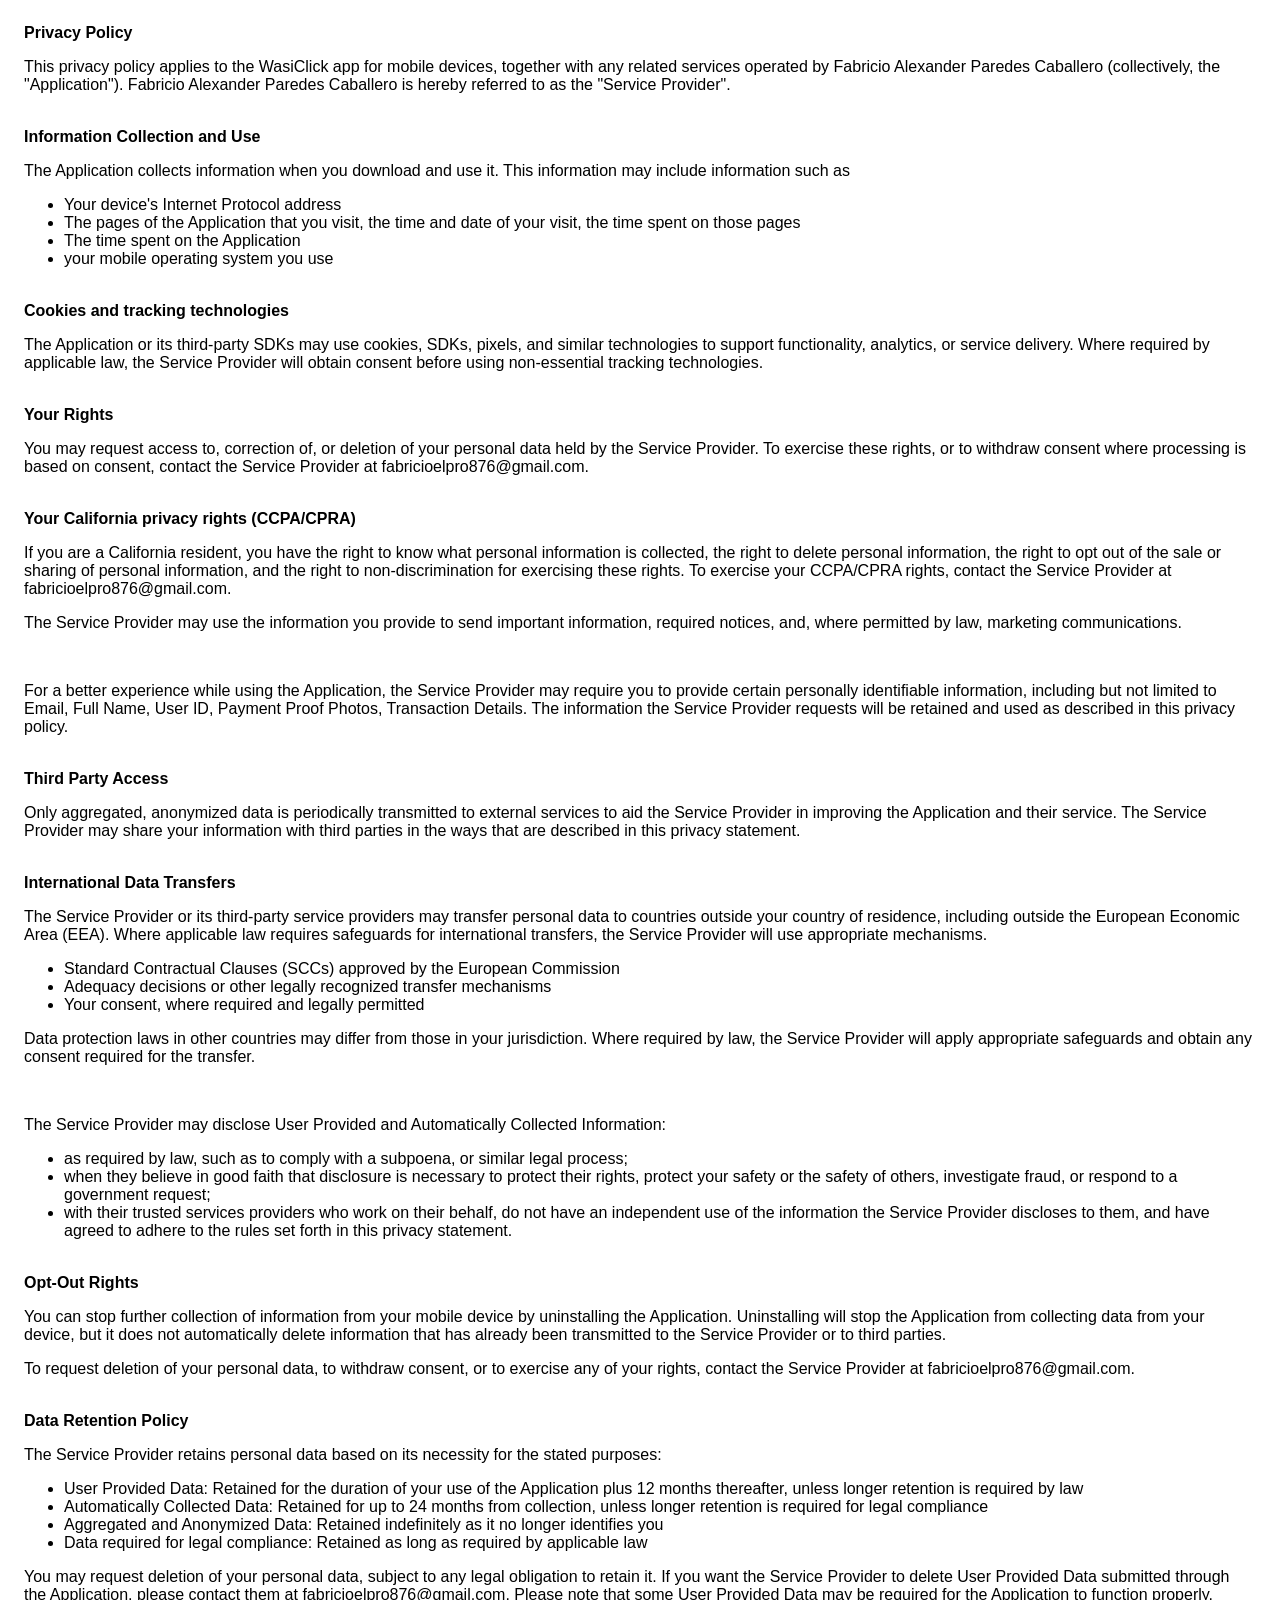
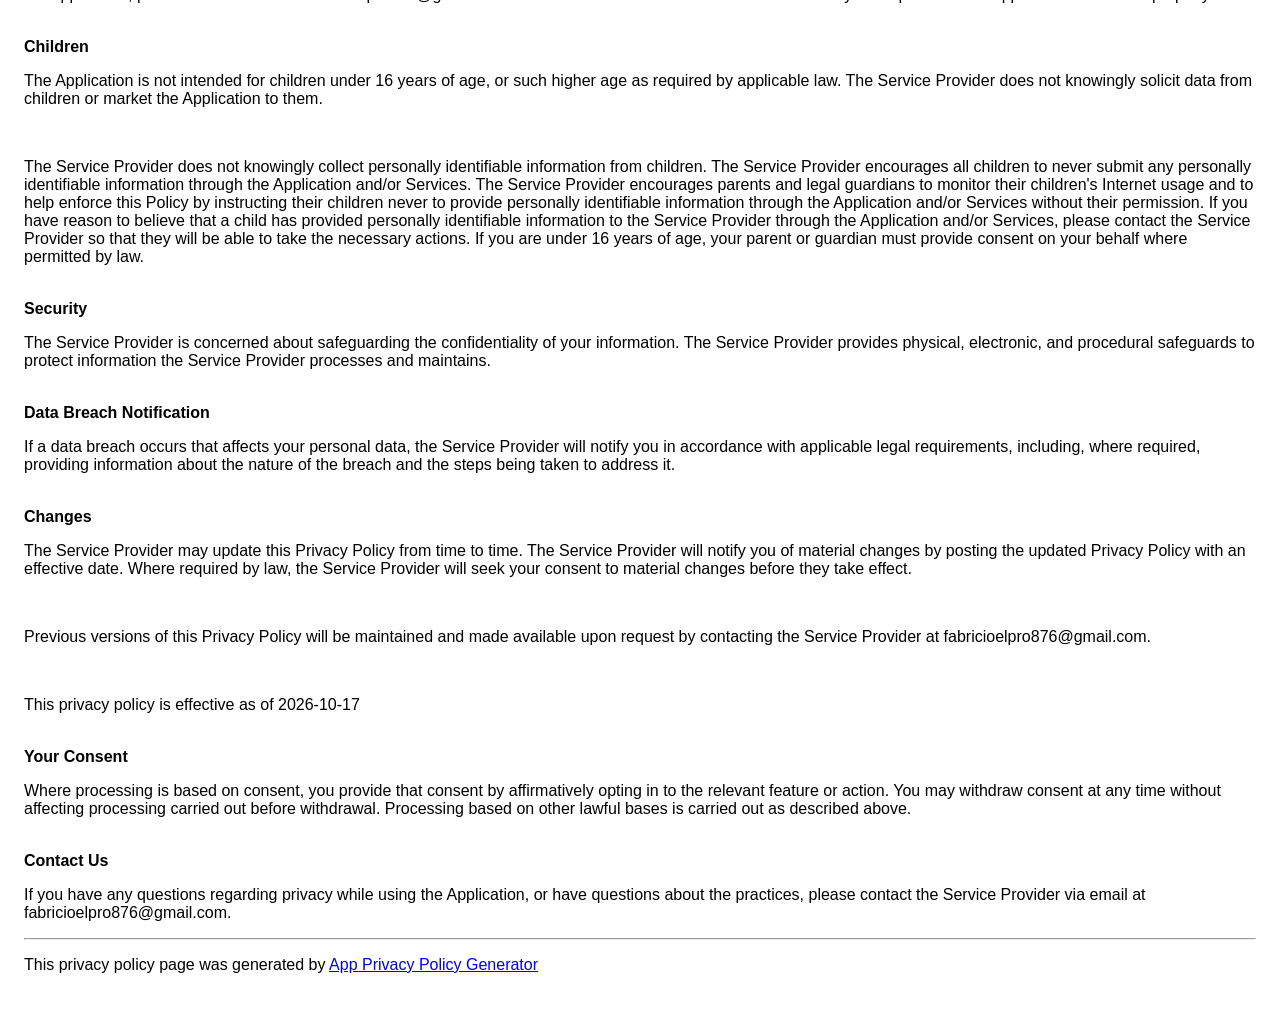
==== Privacy-and-Policy.html @ 0c86f387 "privacy and policies update" ====
<!DOCTYPE html>
<html>

<head>
    <meta charset='utf-8'>
    <meta name='viewport' content='width=device-width'>
    <title>Privacy Policy</title>
    <style>
        body {
            font-family: 'Helvetica Neue', Helvetica, Arial, sans-serif;
            padding: 1em;
        }
    </style>
</head>

<body>
    <strong>Privacy Policy</strong>
    <p>This privacy policy applies to the WasiClick app for mobile devices, together with
        any related services operated by Fabricio Alexander Paredes Caballero (collectively, the "Application").
        Fabricio
        Alexander Paredes Caballero is hereby referred to as the "Service Provider".</p><br><strong>Information
        Collection
        and Use</strong>
    <p>The Application collects information when you download and use it. This information may
        include information such as</p>
    <ul>
        <li>Your device's Internet Protocol address</li>
        <li>The pages of the
            Application that you visit, the time and date of your visit, the time spent on those pages</li>
        <li>
            The time spent on the Application</li>
        <li>your mobile operating system you use</li>
    </ul>
    <p></p><br><strong>Cookies and tracking technologies</strong>
    <p>The Application or its third-party SDKs may use cookies, SDKs, pixels, and similar technologies to support
        functionality, analytics, or service delivery. Where required by applicable law, the Service Provider will
        obtain consent before using non-essential tracking technologies.</p><!----><br><strong>Your Rights</strong>
    <p>You may request access to, correction of, or deletion of your personal data held by the Service Provider. To
        exercise these rights, or to withdraw consent where processing is based on consent, contact the Service Provider
        at fabricioelpro876@gmail.com.</p><br><strong>Your California privacy rights (CCPA/CPRA)</strong>
    <p>If you are a California resident, you have the right to know what personal information is collected, the right to
        delete personal information, the right to opt out of the sale or sharing of personal information, and the right
        to non-discrimination for exercising these rights. To exercise your CCPA/CPRA rights, contact the Service
        Provider at fabricioelpro876@gmail.com.</p><!---->
    <p>The Service Provider may use the information you provide to send important information, required notices, and,
        where permitted by law, marketing communications.</p><br>
    <p>For a better experience while using the Application, the Service Provider may require you to provide certain
        personally identifiable information, including but not limited to Email, Full Name, User ID, Payment Proof
        Photos, Transaction Details. The information the Service Provider requests will be retained and used as
        described in this privacy policy.</p><br><strong>Third Party Access</strong>
    <p>Only aggregated, anonymized data is periodically transmitted to external services to aid the Service Provider in
        improving the Application and their service. The Service Provider may share your information with third parties
        in the ways that are described in this privacy statement.</p><br><strong>International Data Transfers</strong>
    <p>The Service Provider or its third-party service providers may transfer personal data to countries outside your
        country of residence, including outside the European Economic Area (EEA). Where applicable law requires
        safeguards for international transfers, the Service Provider will use appropriate mechanisms.</p>
    <ul>
        <li>Standard Contractual Clauses (SCCs) approved by the European Commission</li>
        <li>Adequacy decisions or other legally recognized transfer mechanisms</li>
        <li>Your consent, where required and legally permitted</li>
    </ul>
    <p>Data protection laws in other countries may differ from those in your jurisdiction. Where required by law, the
        Service Provider will apply appropriate safeguards and obtain any consent required for the transfer.</p>
    <!----><br>
    <p>The Service Provider may disclose User Provided and Automatically Collected Information:</p>
    <ul>
        <li>as required by law, such as to comply with a subpoena, or similar legal process;</li>
        <li>when they believe in good faith that disclosure is necessary to protect their rights, protect your safety or
            the safety of others, investigate fraud, or respond to a government request;</li>
        <li>with their trusted services providers who work on their behalf, do not have an independent use of the
            information the Service Provider discloses to them, and have agreed to adhere to the rules set forth in this
            privacy statement.</li>
    </ul>
    <p></p><br><strong>Opt-Out Rights</strong>
    <div>
        <p>You can stop further collection of information from your mobile device by uninstalling the Application.
            Uninstalling will stop the Application from collecting data from your device, but it does not automatically
            delete information that has already been transmitted to the Service Provider or to third parties.</p>
    </div><!---->
    <p>To request deletion of your personal data, to withdraw consent, or to exercise any of your rights, contact the
        Service Provider at fabricioelpro876@gmail.com.</p><br><strong>Data Retention Policy</strong>
    <p>The Service Provider retains personal data based on its necessity for the stated purposes:</p>
    <ul>
        <li>User Provided Data: Retained for the duration of your use of the Application plus 12 months thereafter,
            unless longer retention is required by law</li>
        <li>Automatically Collected Data: Retained for up to 24 months from collection, unless longer retention is
            required for legal compliance</li>
        <li>Aggregated and Anonymized Data: Retained indefinitely as it no longer identifies you</li>
        <li>Data required for legal compliance: Retained as long as required by applicable law</li>
    </ul>
    <p>You may request deletion of your personal data, subject to any legal obligation to retain it. If you want the
        Service Provider to delete User Provided Data submitted through the Application, please contact them at
        fabricioelpro876@gmail.com. Please note that some User Provided Data may be required for the Application to
        function properly.</p><!----><br><strong>Children</strong>
    <p>The Application is not intended for children under 16 years of age, or such higher age as required by applicable
        law. The Service Provider does not knowingly solicit data from children or market the Application to them.</p>
    <div><br>
        <p>The Service Provider does not knowingly collect personally identifiable information from children. The
            Service Provider encourages all children to never submit any personally identifiable information through the
            Application and/or Services. The Service Provider encourages parents and legal guardians to monitor their
            children's Internet usage and to help enforce this Policy by instructing their children never to provide
            personally identifiable information through the Application and/or Services without their permission. If you
            have reason to believe that a child has provided personally identifiable information to the Service Provider
            through the Application and/or Services, please contact the Service Provider so that they will be able to
            take the necessary actions. If you are under 16 years of age, your parent or guardian must provide consent
            on your behalf where permitted by law.</p>
    </div><br><strong>Security</strong>
    <p>The Service Provider is concerned about safeguarding the confidentiality of your information. The Service
        Provider provides physical, electronic, and procedural safeguards to protect information the Service Provider
        processes and maintains.</p><br><strong>Data Breach Notification</strong>
    <p>If a data breach occurs that affects your personal data, the Service Provider will notify you in accordance with
        applicable legal requirements, including, where required, providing information about the nature of the breach
        and the steps being taken to address it.</p><br><strong>Changes</strong>
    <p>The Service Provider may update this Privacy Policy from time to time. The Service Provider will notify you of
        material changes by posting the updated Privacy Policy with an effective date. Where required by law, the
        Service Provider will seek your consent to material changes before they take effect.</p><br>
    <p>Previous versions of this Privacy Policy will be maintained and made available upon request by contacting the
        Service Provider at fabricioelpro876@gmail.com.</p><br>
    <p>This privacy policy is effective as of 2026-10-17</p><br><strong>Your Consent</strong>
    <p>Where processing is based on consent, you provide that consent by affirmatively opting in to the relevant feature
        or action. You may withdraw consent at any time without affecting processing carried out before withdrawal.
        Processing based on other lawful bases is carried out as described above.</p><br><strong>Contact Us</strong>
    <p>If you have any questions regarding privacy while using the Application, or have questions about the practices,
        please contact the Service Provider via email at fabricioelpro876@gmail.com.</p>
    <hr>
    <p><span>This privacy policy page was generated by </span><a
            href="https://app-privacy-policy-generator.nisrulz.com/" target="_blank" rel="noopener noreferrer">App
            Privacy Policy Generator </a></p>
</body>

</html>
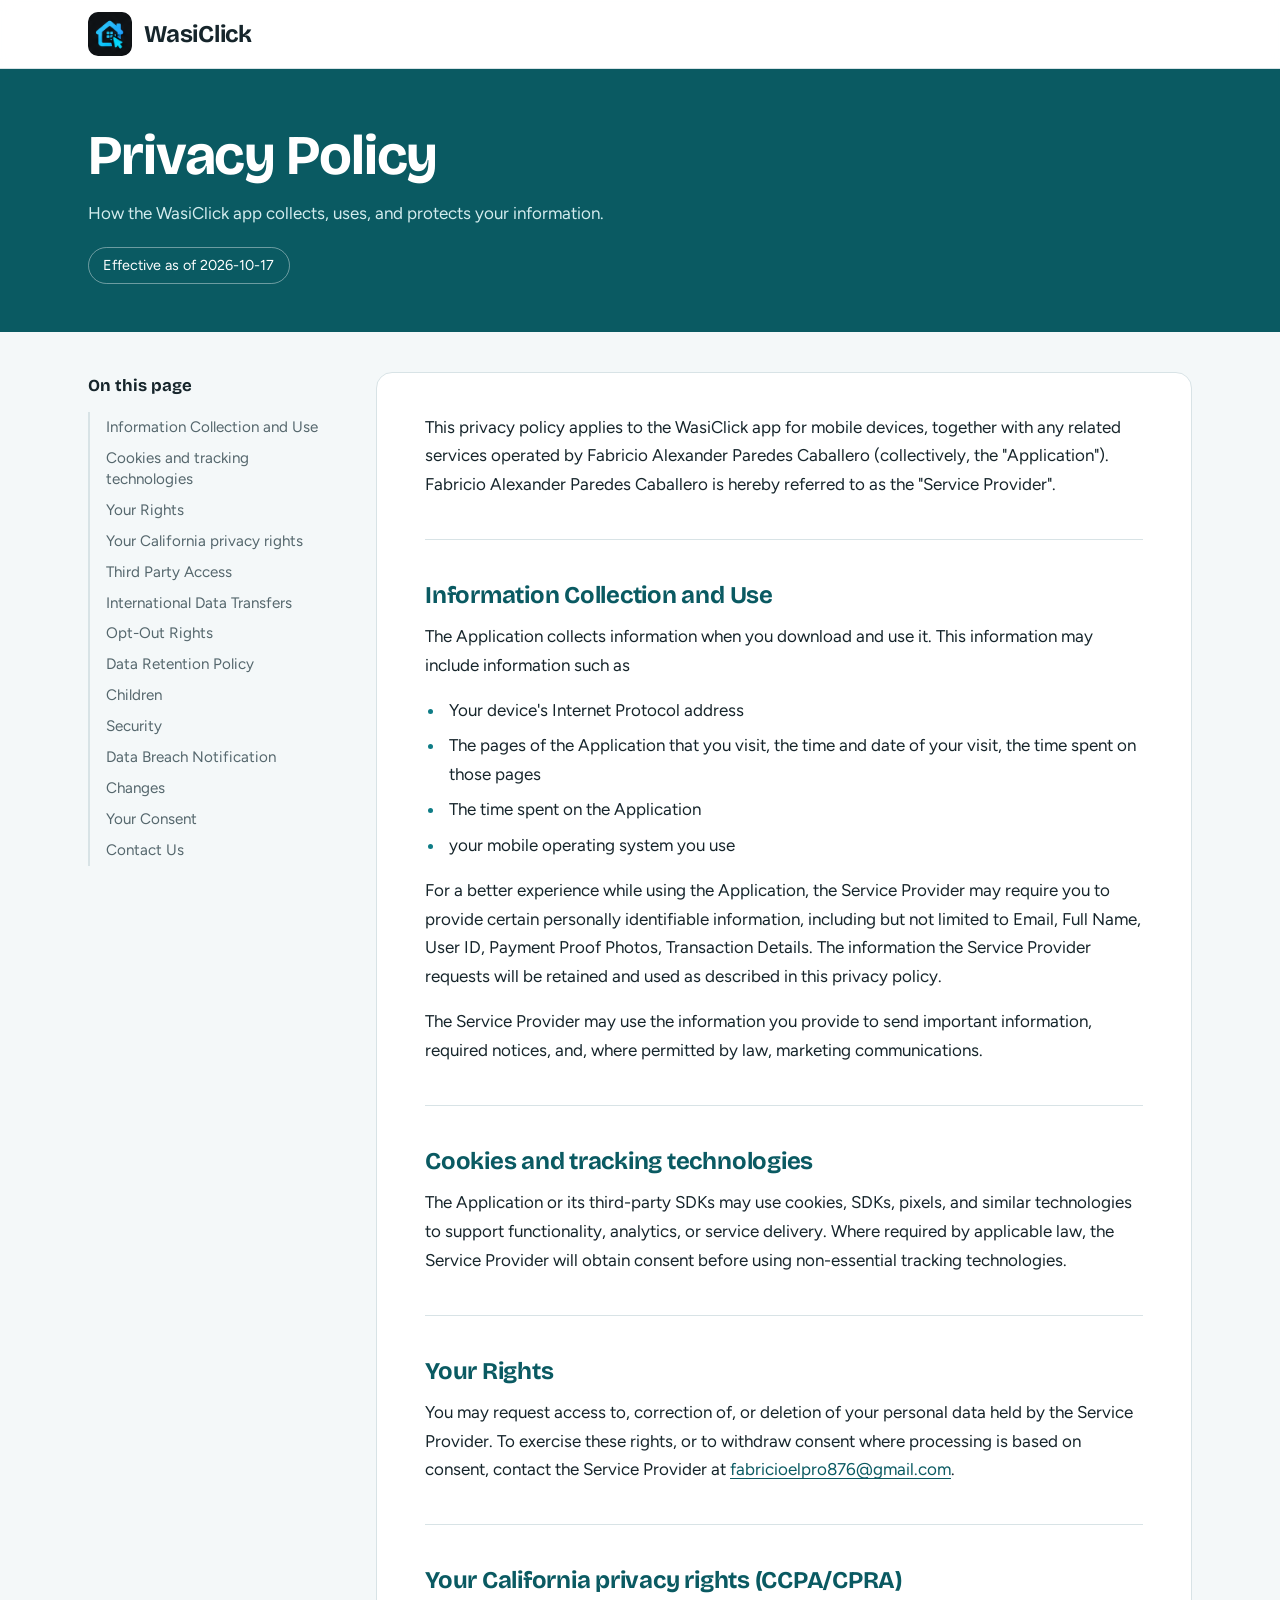
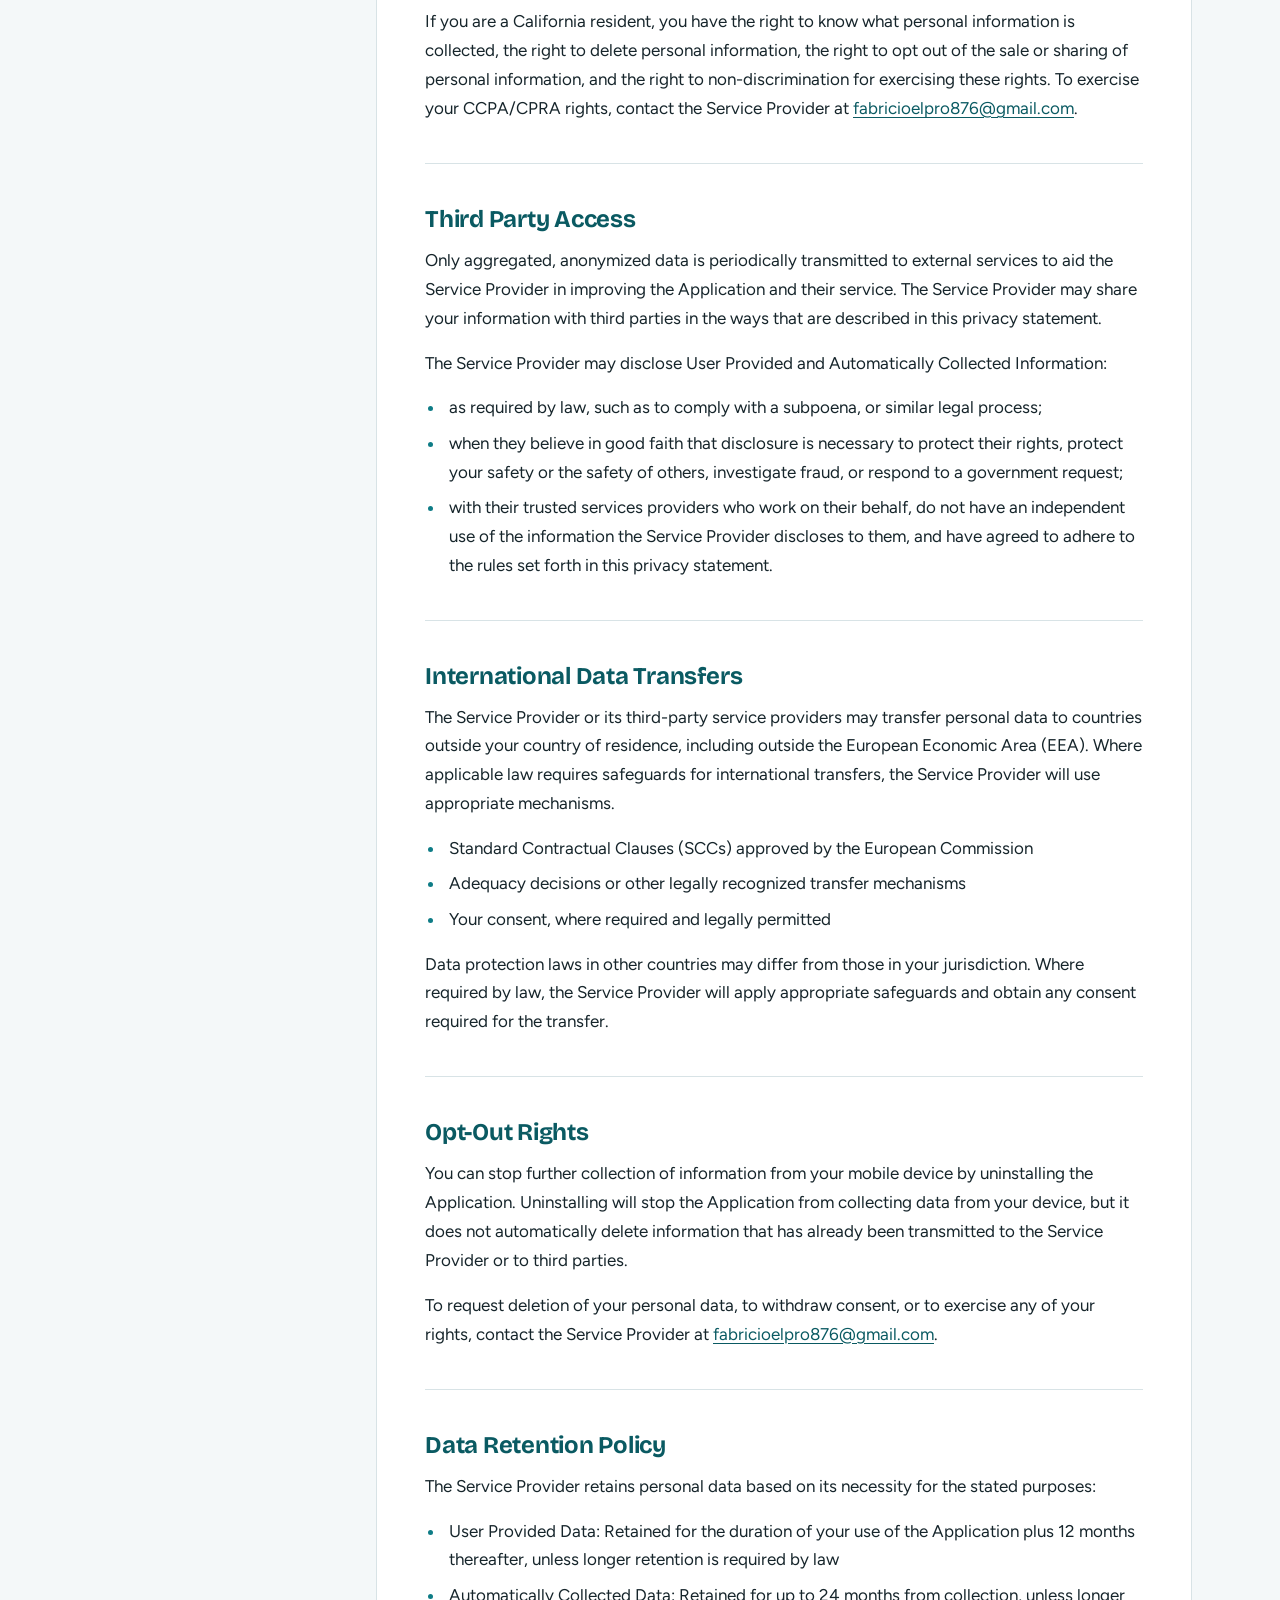
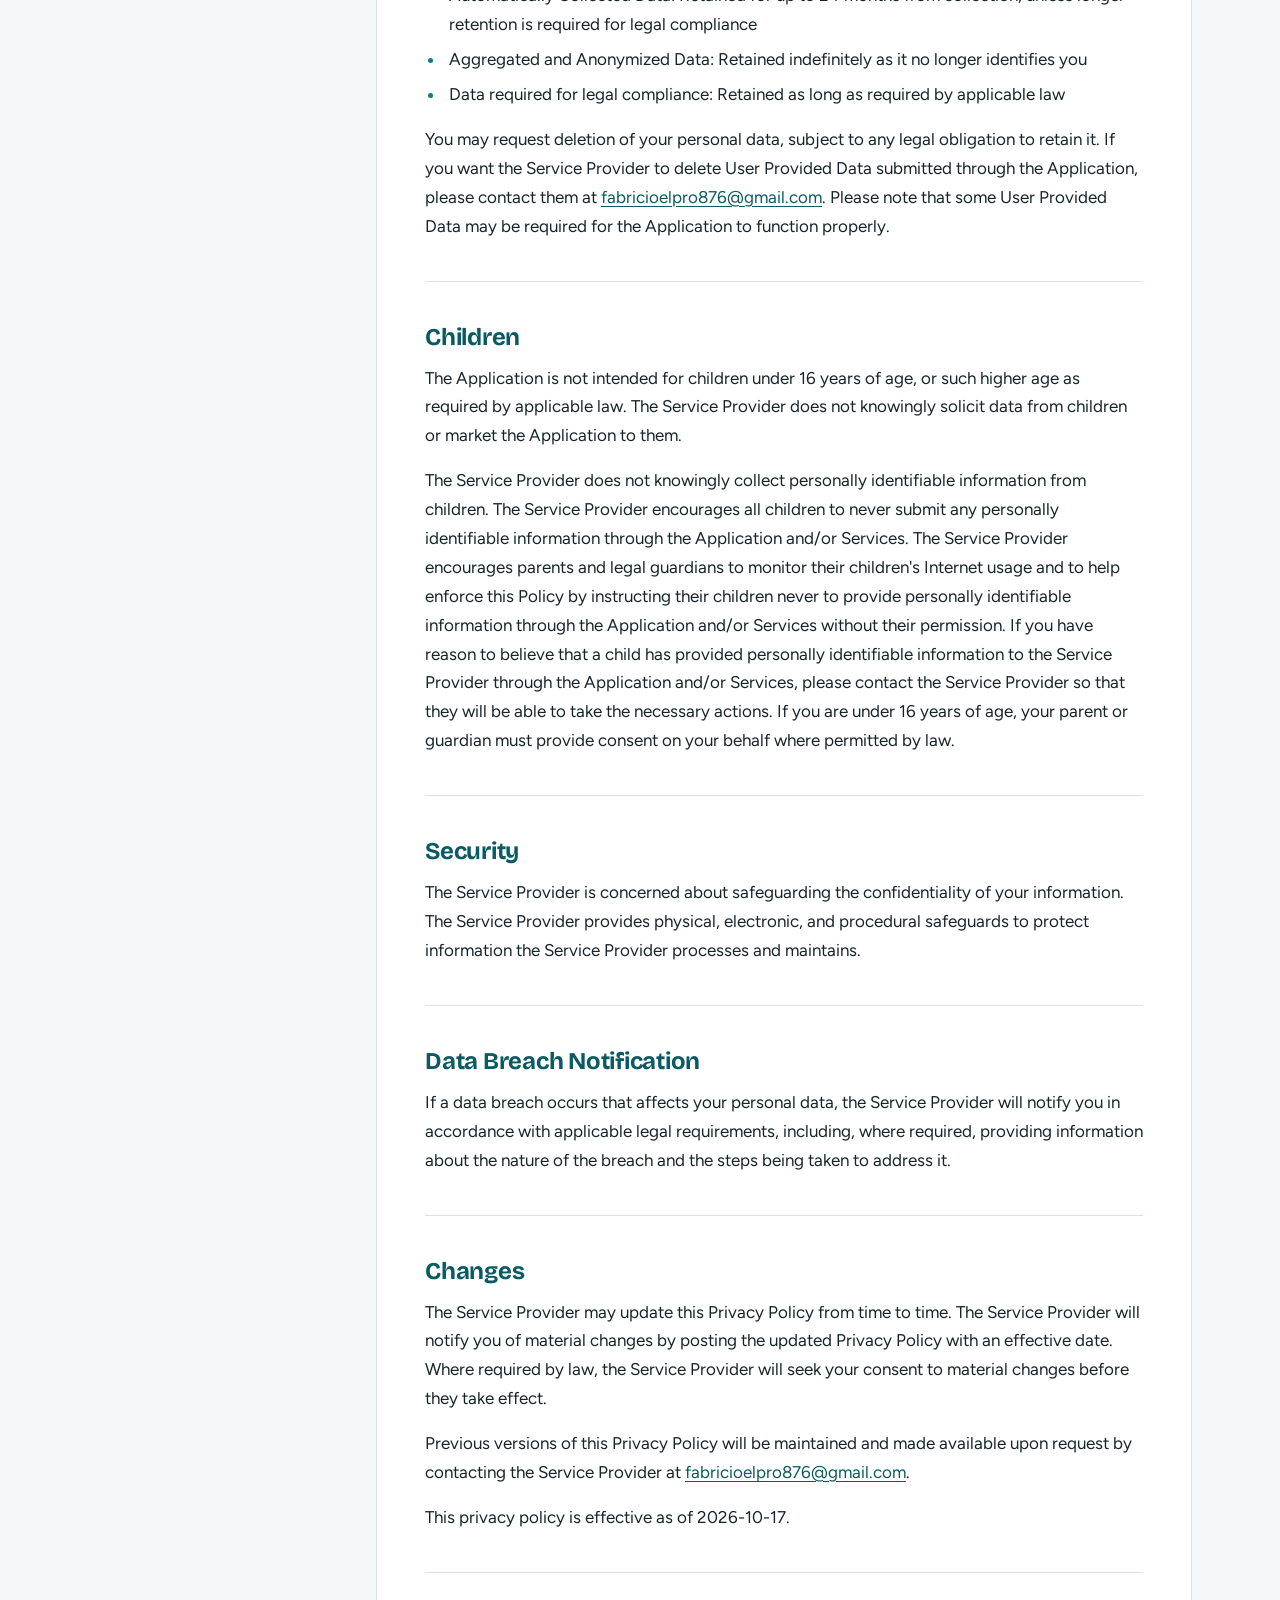
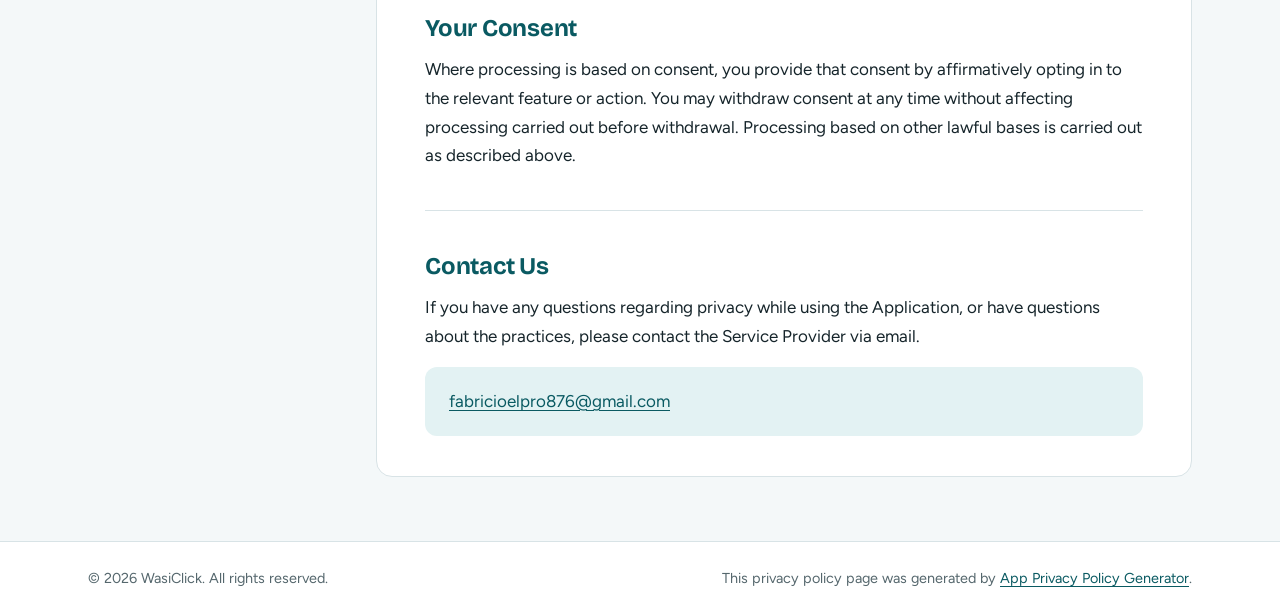
==== commit 1355fa99: "privacy and policy design update" ====
--- a/Privacy-and-Policy.html
+++ b/Privacy-and-Policy.html
@@ -1,131 +1,508 @@
 <!DOCTYPE html>
-<html>
+<html lang="en">
 
 <head>
-    <meta charset='utf-8'>
-    <meta name='viewport' content='width=device-width'>
-    <title>Privacy Policy</title>
+    <meta charset="utf-8">
+    <meta name="viewport" content="width=device-width, initial-scale=1">
+    <title>Privacy Policy | WasiClick</title>
+    <meta name="description" content="Privacy Policy for the WasiClick mobile app.">
+    <link rel="icon" href="galeria/logo.png">
+    <link rel="preconnect" href="https://fonts.googleapis.com">
+    <link rel="preconnect" href="https://fonts.gstatic.com" crossorigin>
+    <link href="https://fonts.googleapis.com/css2?family=Bricolage+Grotesque:wght@600;700&family=Figtree:wght@400;500;600&display=swap" rel="stylesheet">
     <style>
+        /* Para cambiar los colores de la página, edita solo estas variables
+           (por ejemplo, usa el color principal de tu logo en --accent). */
+        :root {
+            --accent: #0e7c86;
+            --accent-dark: #0a5a62;
+            --accent-soft: #e3f2f3;
+            --ink: #16252b;
+            --muted: #55676d;
+            --line: #d8e3e6;
+            --page: #f4f8f9;
+            --paper: #ffffff;
+            --font-body: 'Figtree', 'Helvetica Neue', Helvetica, Arial, sans-serif;
+            --font-display: 'Bricolage Grotesque', 'Figtree', 'Helvetica Neue', Arial, sans-serif;
+        }
+
+        *, *::before, *::after { box-sizing: border-box; }
+
+        html { scroll-behavior: smooth; scroll-padding-top: 5.5rem; }
+
         body {
-            font-family: 'Helvetica Neue', Helvetica, Arial, sans-serif;
-            padding: 1em;
+            margin: 0;
+            background: var(--page);
+            color: var(--ink);
+            font-family: var(--font-body);
+            font-size: 1.0625rem;
+            line-height: 1.7;
+            -webkit-font-smoothing: antialiased;
+        }
+
+        a { color: var(--accent-dark); text-underline-offset: 3px; }
+        a:hover { color: var(--accent); }
+        a:focus-visible, summary:focus-visible {
+            outline: 3px solid var(--accent);
+            outline-offset: 3px;
+            border-radius: 4px;
+        }
+
+        /* ---------- Cabecera ---------- */
+        .site-header {
+            position: sticky;
+            top: 0;
+            z-index: 10;
+            background: rgba(255, 255, 255, 0.92);
+            backdrop-filter: blur(8px);
+            border-bottom: 1px solid var(--line);
+        }
+
+        .site-header .inner {
+            max-width: 72rem;
+            margin: 0 auto;
+            padding: 0.75rem 1.5rem;
+            display: flex;
+            align-items: center;
+            gap: 0.75rem;
+        }
+
+        .brand {
+            display: flex;
+            align-items: center;
+            gap: 0.75rem;
+            text-decoration: none;
+            color: var(--ink);
+        }
+
+        .brand img {
+            height: 44px;
+            width: 44px;
+            object-fit: contain;
+            border-radius: 10px;
+        }
+
+        .brand span {
+            font-family: var(--font-display);
+            font-weight: 700;
+            font-size: 1.5rem;
+            letter-spacing: -0.01em;
+        }
+
+        /* ---------- Título ---------- */
+        .intro {
+            background: var(--accent-dark);
+            color: #fff;
+        }
+
+        .intro .inner {
+            max-width: 72rem;
+            margin: 0 auto;
+            padding: 3.5rem 1.5rem 3rem;
+        }
+
+        .intro h1 {
+            margin: 0 0 0.75rem;
+            font-family: var(--font-display);
+            font-weight: 700;
+            font-size: clamp(2.25rem, 5vw, 3.5rem);
+            line-height: 1.1;
+            letter-spacing: -0.02em;
+        }
+
+        .intro p {
+            margin: 0;
+            max-width: 40rem;
+            color: #d3ecee;
+        }
+
+        .intro .date {
+            display: inline-block;
+            margin-top: 1.25rem;
+            padding: 0.3rem 0.9rem;
+            border: 1px solid rgba(255, 255, 255, 0.4);
+            border-radius: 999px;
+            font-size: 0.9rem;
+            color: #fff;
+        }
+
+        /* ---------- Estructura ---------- */
+        .layout {
+            max-width: 72rem;
+            margin: 0 auto;
+            padding: 2.5rem 1.5rem 4rem;
+            display: grid;
+            grid-template-columns: 15rem minmax(0, 1fr);
+            gap: 3rem;
+            align-items: start;
+        }
+
+        .toc {
+            position: sticky;
+            top: 5.5rem;
+            font-size: 0.95rem;
+        }
+
+        .toc h2 {
+            margin: 0 0 0.75rem;
+            font-family: var(--font-display);
+            font-size: 1.05rem;
+        }
+
+        .toc ul {
+            list-style: none;
+            margin: 0;
+            padding: 0;
+            border-left: 2px solid var(--line);
+        }
+
+        .toc a {
+            display: block;
+            padding: 0.3rem 0 0.3rem 1rem;
+            margin-left: -2px;
+            border-left: 2px solid transparent;
+            color: var(--muted);
+            text-decoration: none;
+            line-height: 1.4;
+        }
+
+        .toc a:hover {
+            color: var(--accent-dark);
+            border-left-color: var(--accent);
+        }
+
+        /* ---------- Contenido ---------- */
+        main {
+            background: var(--paper);
+            border: 1px solid var(--line);
+            border-radius: 16px;
+            padding: 2.5rem 3rem;
+        }
+
+        main section + section {
+            margin-top: 2.5rem;
+            padding-top: 2.5rem;
+            border-top: 1px solid var(--line);
+        }
+
+        main h2 {
+            margin: 0 0 0.75rem;
+            font-family: var(--font-display);
+            font-weight: 700;
+            font-size: 1.5rem;
+            line-height: 1.25;
+            letter-spacing: -0.01em;
+            color: var(--accent-dark);
+        }
+
+        main p { margin: 0 0 1rem; max-width: 68ch; }
+        main p:last-child { margin-bottom: 0; }
+
+        main ul {
+            margin: 0 0 1rem;
+            padding-left: 1.25rem;
+            max-width: 68ch;
+        }
+
+        main li { margin-bottom: 0.4rem; padding-left: 0.25rem; }
+        main li::marker { color: var(--accent); }
+
+        .contact-box {
+            margin-top: 1rem;
+            padding: 1.25rem 1.5rem;
+            background: var(--accent-soft);
+            border-radius: 12px;
+        }
+
+        .contact-box p { margin: 0; }
+
+        /* ---------- Pie ---------- */
+        .site-footer {
+            border-top: 1px solid var(--line);
+            background: var(--paper);
+            color: var(--muted);
+            font-size: 0.9rem;
+        }
+
+        .site-footer .inner {
+            max-width: 72rem;
+            margin: 0 auto;
+            padding: 1.5rem;
+            display: flex;
+            flex-wrap: wrap;
+            gap: 0.5rem 2rem;
+            justify-content: space-between;
+        }
+
+        .site-footer p { margin: 0; }
+
+        /* ---------- Móvil ---------- */
+        @media (max-width: 52rem) {
+            .layout {
+                grid-template-columns: minmax(0, 1fr);
+                gap: 1.5rem;
+                padding-top: 1.5rem;
+            }
+
+            .toc { position: static; }
+
+            .toc ul {
+                border-left: 0;
+                display: flex;
+                flex-wrap: wrap;
+                gap: 0.5rem;
+            }
+
+            .toc a {
+                margin: 0;
+                padding: 0.3rem 0.8rem;
+                border: 1px solid var(--line);
+                border-radius: 999px;
+                background: var(--paper);
+            }
+
+            main { padding: 1.5rem 1.25rem; border-radius: 12px; }
+            .intro .inner { padding: 2.5rem 1.25rem 2.25rem; }
+            .site-header .inner { padding: 0.6rem 1.25rem; }
+        }
+
+        @media (prefers-reduced-motion: reduce) {
+            html { scroll-behavior: auto; }
+        }
+
+        @media print {
+            .site-header, .toc { display: none; }
+            .intro { background: none; color: #000; }
+            .intro p, .intro .date { color: #000; border-color: #000; }
+            .layout { display: block; padding: 0; }
+            main { border: 0; padding: 0; }
+            body { background: #fff; }
         }
     </style>
 </head>
 
 <body>
-    <strong>Privacy Policy</strong>
-    <p>This privacy policy applies to the WasiClick app for mobile devices, together with
-        any related services operated by Fabricio Alexander Paredes Caballero (collectively, the "Application").
-        Fabricio
-        Alexander Paredes Caballero is hereby referred to as the "Service Provider".</p><br><strong>Information
-        Collection
-        and Use</strong>
-    <p>The Application collects information when you download and use it. This information may
-        include information such as</p>
-    <ul>
-        <li>Your device's Internet Protocol address</li>
-        <li>The pages of the
-            Application that you visit, the time and date of your visit, the time spent on those pages</li>
-        <li>
-            The time spent on the Application</li>
-        <li>your mobile operating system you use</li>
-    </ul>
-    <p></p><br><strong>Cookies and tracking technologies</strong>
-    <p>The Application or its third-party SDKs may use cookies, SDKs, pixels, and similar technologies to support
-        functionality, analytics, or service delivery. Where required by applicable law, the Service Provider will
-        obtain consent before using non-essential tracking technologies.</p><!----><br><strong>Your Rights</strong>
-    <p>You may request access to, correction of, or deletion of your personal data held by the Service Provider. To
-        exercise these rights, or to withdraw consent where processing is based on consent, contact the Service Provider
-        at fabricioelpro876@gmail.com.</p><br><strong>Your California privacy rights (CCPA/CPRA)</strong>
-    <p>If you are a California resident, you have the right to know what personal information is collected, the right to
-        delete personal information, the right to opt out of the sale or sharing of personal information, and the right
-        to non-discrimination for exercising these rights. To exercise your CCPA/CPRA rights, contact the Service
-        Provider at fabricioelpro876@gmail.com.</p><!---->
-    <p>The Service Provider may use the information you provide to send important information, required notices, and,
-        where permitted by law, marketing communications.</p><br>
-    <p>For a better experience while using the Application, the Service Provider may require you to provide certain
-        personally identifiable information, including but not limited to Email, Full Name, User ID, Payment Proof
-        Photos, Transaction Details. The information the Service Provider requests will be retained and used as
-        described in this privacy policy.</p><br><strong>Third Party Access</strong>
-    <p>Only aggregated, anonymized data is periodically transmitted to external services to aid the Service Provider in
-        improving the Application and their service. The Service Provider may share your information with third parties
-        in the ways that are described in this privacy statement.</p><br><strong>International Data Transfers</strong>
-    <p>The Service Provider or its third-party service providers may transfer personal data to countries outside your
-        country of residence, including outside the European Economic Area (EEA). Where applicable law requires
-        safeguards for international transfers, the Service Provider will use appropriate mechanisms.</p>
-    <ul>
-        <li>Standard Contractual Clauses (SCCs) approved by the European Commission</li>
-        <li>Adequacy decisions or other legally recognized transfer mechanisms</li>
-        <li>Your consent, where required and legally permitted</li>
-    </ul>
-    <p>Data protection laws in other countries may differ from those in your jurisdiction. Where required by law, the
-        Service Provider will apply appropriate safeguards and obtain any consent required for the transfer.</p>
-    <!----><br>
-    <p>The Service Provider may disclose User Provided and Automatically Collected Information:</p>
-    <ul>
-        <li>as required by law, such as to comply with a subpoena, or similar legal process;</li>
-        <li>when they believe in good faith that disclosure is necessary to protect their rights, protect your safety or
-            the safety of others, investigate fraud, or respond to a government request;</li>
-        <li>with their trusted services providers who work on their behalf, do not have an independent use of the
-            information the Service Provider discloses to them, and have agreed to adhere to the rules set forth in this
-            privacy statement.</li>
-    </ul>
-    <p></p><br><strong>Opt-Out Rights</strong>
-    <div>
-        <p>You can stop further collection of information from your mobile device by uninstalling the Application.
-            Uninstalling will stop the Application from collecting data from your device, but it does not automatically
-            delete information that has already been transmitted to the Service Provider or to third parties.</p>
-    </div><!---->
-    <p>To request deletion of your personal data, to withdraw consent, or to exercise any of your rights, contact the
-        Service Provider at fabricioelpro876@gmail.com.</p><br><strong>Data Retention Policy</strong>
-    <p>The Service Provider retains personal data based on its necessity for the stated purposes:</p>
-    <ul>
-        <li>User Provided Data: Retained for the duration of your use of the Application plus 12 months thereafter,
-            unless longer retention is required by law</li>
-        <li>Automatically Collected Data: Retained for up to 24 months from collection, unless longer retention is
-            required for legal compliance</li>
-        <li>Aggregated and Anonymized Data: Retained indefinitely as it no longer identifies you</li>
-        <li>Data required for legal compliance: Retained as long as required by applicable law</li>
-    </ul>
-    <p>You may request deletion of your personal data, subject to any legal obligation to retain it. If you want the
-        Service Provider to delete User Provided Data submitted through the Application, please contact them at
-        fabricioelpro876@gmail.com. Please note that some User Provided Data may be required for the Application to
-        function properly.</p><!----><br><strong>Children</strong>
-    <p>The Application is not intended for children under 16 years of age, or such higher age as required by applicable
-        law. The Service Provider does not knowingly solicit data from children or market the Application to them.</p>
-    <div><br>
-        <p>The Service Provider does not knowingly collect personally identifiable information from children. The
-            Service Provider encourages all children to never submit any personally identifiable information through the
-            Application and/or Services. The Service Provider encourages parents and legal guardians to monitor their
-            children's Internet usage and to help enforce this Policy by instructing their children never to provide
-            personally identifiable information through the Application and/or Services without their permission. If you
-            have reason to believe that a child has provided personally identifiable information to the Service Provider
-            through the Application and/or Services, please contact the Service Provider so that they will be able to
-            take the necessary actions. If you are under 16 years of age, your parent or guardian must provide consent
-            on your behalf where permitted by law.</p>
-    </div><br><strong>Security</strong>
-    <p>The Service Provider is concerned about safeguarding the confidentiality of your information. The Service
-        Provider provides physical, electronic, and procedural safeguards to protect information the Service Provider
-        processes and maintains.</p><br><strong>Data Breach Notification</strong>
-    <p>If a data breach occurs that affects your personal data, the Service Provider will notify you in accordance with
-        applicable legal requirements, including, where required, providing information about the nature of the breach
-        and the steps being taken to address it.</p><br><strong>Changes</strong>
-    <p>The Service Provider may update this Privacy Policy from time to time. The Service Provider will notify you of
-        material changes by posting the updated Privacy Policy with an effective date. Where required by law, the
-        Service Provider will seek your consent to material changes before they take effect.</p><br>
-    <p>Previous versions of this Privacy Policy will be maintained and made available upon request by contacting the
-        Service Provider at fabricioelpro876@gmail.com.</p><br>
-    <p>This privacy policy is effective as of 2026-10-17</p><br><strong>Your Consent</strong>
-    <p>Where processing is based on consent, you provide that consent by affirmatively opting in to the relevant feature
-        or action. You may withdraw consent at any time without affecting processing carried out before withdrawal.
-        Processing based on other lawful bases is carried out as described above.</p><br><strong>Contact Us</strong>
-    <p>If you have any questions regarding privacy while using the Application, or have questions about the practices,
-        please contact the Service Provider via email at fabricioelpro876@gmail.com.</p>
-    <hr>
-    <p><span>This privacy policy page was generated by </span><a
-            href="https://app-privacy-policy-generator.nisrulz.com/" target="_blank" rel="noopener noreferrer">App
-            Privacy Policy Generator </a></p>
+    <header class="site-header">
+        <div class="inner">
+            <a class="brand" href="#top" aria-label="WasiClick">
+                <img src="galeria/icon.png" alt="WasiClick logo">
+                <span>WasiClick</span>
+            </a>
+        </div>
+    </header>
+
+    <div class="intro" id="top">
+        <div class="inner">
+            <h1>Privacy Policy</h1>
+            <p>How the WasiClick app collects, uses, and protects your information.</p>
+            <span class="date">Effective as of 2026-10-17</span>
+        </div>
+    </div>
+
+    <div class="layout">
+        <nav class="toc" aria-label="Table of contents">
+            <h2>On this page</h2>
+            <ul>
+                <li><a href="#information">Information Collection and Use</a></li>
+                <li><a href="#cookies">Cookies and tracking technologies</a></li>
+                <li><a href="#rights">Your Rights</a></li>
+                <li><a href="#california">Your California privacy rights</a></li>
+                <li><a href="#third-party">Third Party Access</a></li>
+                <li><a href="#transfers">International Data Transfers</a></li>
+                <li><a href="#opt-out">Opt-Out Rights</a></li>
+                <li><a href="#retention">Data Retention Policy</a></li>
+                <li><a href="#children">Children</a></li>
+                <li><a href="#security">Security</a></li>
+                <li><a href="#breach">Data Breach Notification</a></li>
+                <li><a href="#changes">Changes</a></li>
+                <li><a href="#consent">Your Consent</a></li>
+                <li><a href="#contact">Contact Us</a></li>
+            </ul>
+        </nav>
+
+        <main>
+            <section>
+                <p>This privacy policy applies to the WasiClick app for mobile devices, together with
+                    any related services operated by Fabricio Alexander Paredes Caballero (collectively, the
+                    "Application"). Fabricio Alexander Paredes Caballero is hereby referred to as the "Service
+                    Provider".</p>
+            </section>
+
+            <section id="information">
+                <h2>Information Collection and Use</h2>
+                <p>The Application collects information when you download and use it. This information may
+                    include information such as</p>
+                <ul>
+                    <li>Your device's Internet Protocol address</li>
+                    <li>The pages of the Application that you visit, the time and date of your visit, the time spent
+                        on those pages</li>
+                    <li>The time spent on the Application</li>
+                    <li>your mobile operating system you use</li>
+                </ul>
+                <p>For a better experience while using the Application, the Service Provider may require you to
+                    provide certain personally identifiable information, including but not limited to Email, Full
+                    Name, User ID, Payment Proof Photos, Transaction Details. The information the Service Provider
+                    requests will be retained and used as described in this privacy policy.</p>
+                <p>The Service Provider may use the information you provide to send important information, required
+                    notices, and, where permitted by law, marketing communications.</p>
+            </section>
+
+            <section id="cookies">
+                <h2>Cookies and tracking technologies</h2>
+                <p>The Application or its third-party SDKs may use cookies, SDKs, pixels, and similar technologies to
+                    support functionality, analytics, or service delivery. Where required by applicable law, the
+                    Service Provider will obtain consent before using non-essential tracking technologies.</p>
+            </section>
+
+            <section id="rights">
+                <h2>Your Rights</h2>
+                <p>You may request access to, correction of, or deletion of your personal data held by the Service
+                    Provider. To exercise these rights, or to withdraw consent where processing is based on consent,
+                    contact the Service Provider at
+                    <a href="mailto:fabricioelpro876@gmail.com">fabricioelpro876@gmail.com</a>.</p>
+            </section>
+
+            <section id="california">
+                <h2>Your California privacy rights (CCPA/CPRA)</h2>
+                <p>If you are a California resident, you have the right to know what personal information is
+                    collected, the right to delete personal information, the right to opt out of the sale or sharing
+                    of personal information, and the right to non-discrimination for exercising these rights. To
+                    exercise your CCPA/CPRA rights, contact the Service Provider at
+                    <a href="mailto:fabricioelpro876@gmail.com">fabricioelpro876@gmail.com</a>.</p>
+            </section>
+
+            <section id="third-party">
+                <h2>Third Party Access</h2>
+                <p>Only aggregated, anonymized data is periodically transmitted to external services to aid the
+                    Service Provider in improving the Application and their service. The Service Provider may share
+                    your information with third parties in the ways that are described in this privacy statement.</p>
+                <p>The Service Provider may disclose User Provided and Automatically Collected Information:</p>
+                <ul>
+                    <li>as required by law, such as to comply with a subpoena, or similar legal process;</li>
+                    <li>when they believe in good faith that disclosure is necessary to protect their rights, protect
+                        your safety or the safety of others, investigate fraud, or respond to a government request;
+                    </li>
+                    <li>with their trusted services providers who work on their behalf, do not have an independent use
+                        of the information the Service Provider discloses to them, and have agreed to adhere to the
+                        rules set forth in this privacy statement.</li>
+                </ul>
+            </section>
+
+            <section id="transfers">
+                <h2>International Data Transfers</h2>
+                <p>The Service Provider or its third-party service providers may transfer personal data to countries
+                    outside your country of residence, including outside the European Economic Area (EEA). Where
+                    applicable law requires safeguards for international transfers, the Service Provider will use
+                    appropriate mechanisms.</p>
+                <ul>
+                    <li>Standard Contractual Clauses (SCCs) approved by the European Commission</li>
+                    <li>Adequacy decisions or other legally recognized transfer mechanisms</li>
+                    <li>Your consent, where required and legally permitted</li>
+                </ul>
+                <p>Data protection laws in other countries may differ from those in your jurisdiction. Where required
+                    by law, the Service Provider will apply appropriate safeguards and obtain any consent required for
+                    the transfer.</p>
+            </section>
+
+            <section id="opt-out">
+                <h2>Opt-Out Rights</h2>
+                <p>You can stop further collection of information from your mobile device by uninstalling the
+                    Application. Uninstalling will stop the Application from collecting data from your device, but it
+                    does not automatically delete information that has already been transmitted to the Service
+                    Provider or to third parties.</p>
+                <p>To request deletion of your personal data, to withdraw consent, or to exercise any of your rights,
+                    contact the Service Provider at
+                    <a href="mailto:fabricioelpro876@gmail.com">fabricioelpro876@gmail.com</a>.</p>
+            </section>
+
+            <section id="retention">
+                <h2>Data Retention Policy</h2>
+                <p>The Service Provider retains personal data based on its necessity for the stated purposes:</p>
+                <ul>
+                    <li>User Provided Data: Retained for the duration of your use of the Application plus 12 months
+                        thereafter, unless longer retention is required by law</li>
+                    <li>Automatically Collected Data: Retained for up to 24 months from collection, unless longer
+                        retention is required for legal compliance</li>
+                    <li>Aggregated and Anonymized Data: Retained indefinitely as it no longer identifies you</li>
+                    <li>Data required for legal compliance: Retained as long as required by applicable law</li>
+                </ul>
+                <p>You may request deletion of your personal data, subject to any legal obligation to retain it. If
+                    you want the Service Provider to delete User Provided Data submitted through the Application,
+                    please contact them at
+                    <a href="mailto:fabricioelpro876@gmail.com">fabricioelpro876@gmail.com</a>. Please note that some
+                    User Provided Data may be required for the Application to function properly.</p>
+            </section>
+
+            <section id="children">
+                <h2>Children</h2>
+                <p>The Application is not intended for children under 16 years of age, or such higher age as required
+                    by applicable law. The Service Provider does not knowingly solicit data from children or market
+                    the Application to them.</p>
+                <p>The Service Provider does not knowingly collect personally identifiable information from children.
+                    The Service Provider encourages all children to never submit any personally identifiable
+                    information through the Application and/or Services. The Service Provider encourages parents and
+                    legal guardians to monitor their children's Internet usage and to help enforce this Policy by
+                    instructing their children never to provide personally identifiable information through the
+                    Application and/or Services without their permission. If you have reason to believe that a child
+                    has provided personally identifiable information to the Service Provider through the Application
+                    and/or Services, please contact the Service Provider so that they will be able to take the
+                    necessary actions. If you are under 16 years of age, your parent or guardian must provide consent
+                    on your behalf where permitted by law.</p>
+            </section>
+
+            <section id="security">
+                <h2>Security</h2>
+                <p>The Service Provider is concerned about safeguarding the confidentiality of your information. The
+                    Service Provider provides physical, electronic, and procedural safeguards to protect information
+                    the Service Provider processes and maintains.</p>
+            </section>
+
+            <section id="breach">
+                <h2>Data Breach Notification</h2>
+                <p>If a data breach occurs that affects your personal data, the Service Provider will notify you in
+                    accordance with applicable legal requirements, including, where required, providing information
+                    about the nature of the breach and the steps being taken to address it.</p>
+            </section>
+
+            <section id="changes">
+                <h2>Changes</h2>
+                <p>The Service Provider may update this Privacy Policy from time to time. The Service Provider will
+                    notify you of material changes by posting the updated Privacy Policy with an effective date. Where
+                    required by law, the Service Provider will seek your consent to material changes before they take
+                    effect.</p>
+                <p>Previous versions of this Privacy Policy will be maintained and made available upon request by
+                    contacting the Service Provider at
+                    <a href="mailto:fabricioelpro876@gmail.com">fabricioelpro876@gmail.com</a>.</p>
+                <p>This privacy policy is effective as of 2026-10-17.</p>
+            </section>
+
+            <section id="consent">
+                <h2>Your Consent</h2>
+                <p>Where processing is based on consent, you provide that consent by affirmatively opting in to the
+                    relevant feature or action. You may withdraw consent at any time without affecting processing
+                    carried out before withdrawal. Processing based on other lawful bases is carried out as described
+                    above.</p>
+            </section>
+
+            <section id="contact">
+                <h2>Contact Us</h2>
+                <p>If you have any questions regarding privacy while using the Application, or have questions about
+                    the practices, please contact the Service Provider via email.</p>
+                <div class="contact-box">
+                    <p><a href="mailto:fabricioelpro876@gmail.com">fabricioelpro876@gmail.com</a></p>
+                </div>
+            </section>
+        </main>
+    </div>
+
+    <footer class="site-footer">
+        <div class="inner">
+            <p>&copy; 2026 WasiClick. All rights reserved.</p>
+            <p>This privacy policy page was generated by
+                <a href="https://app-privacy-policy-generator.nisrulz.com/" target="_blank"
+                    rel="noopener noreferrer">App Privacy Policy Generator</a>.</p>
+        </div>
+    </footer>
 </body>
 
 </html>
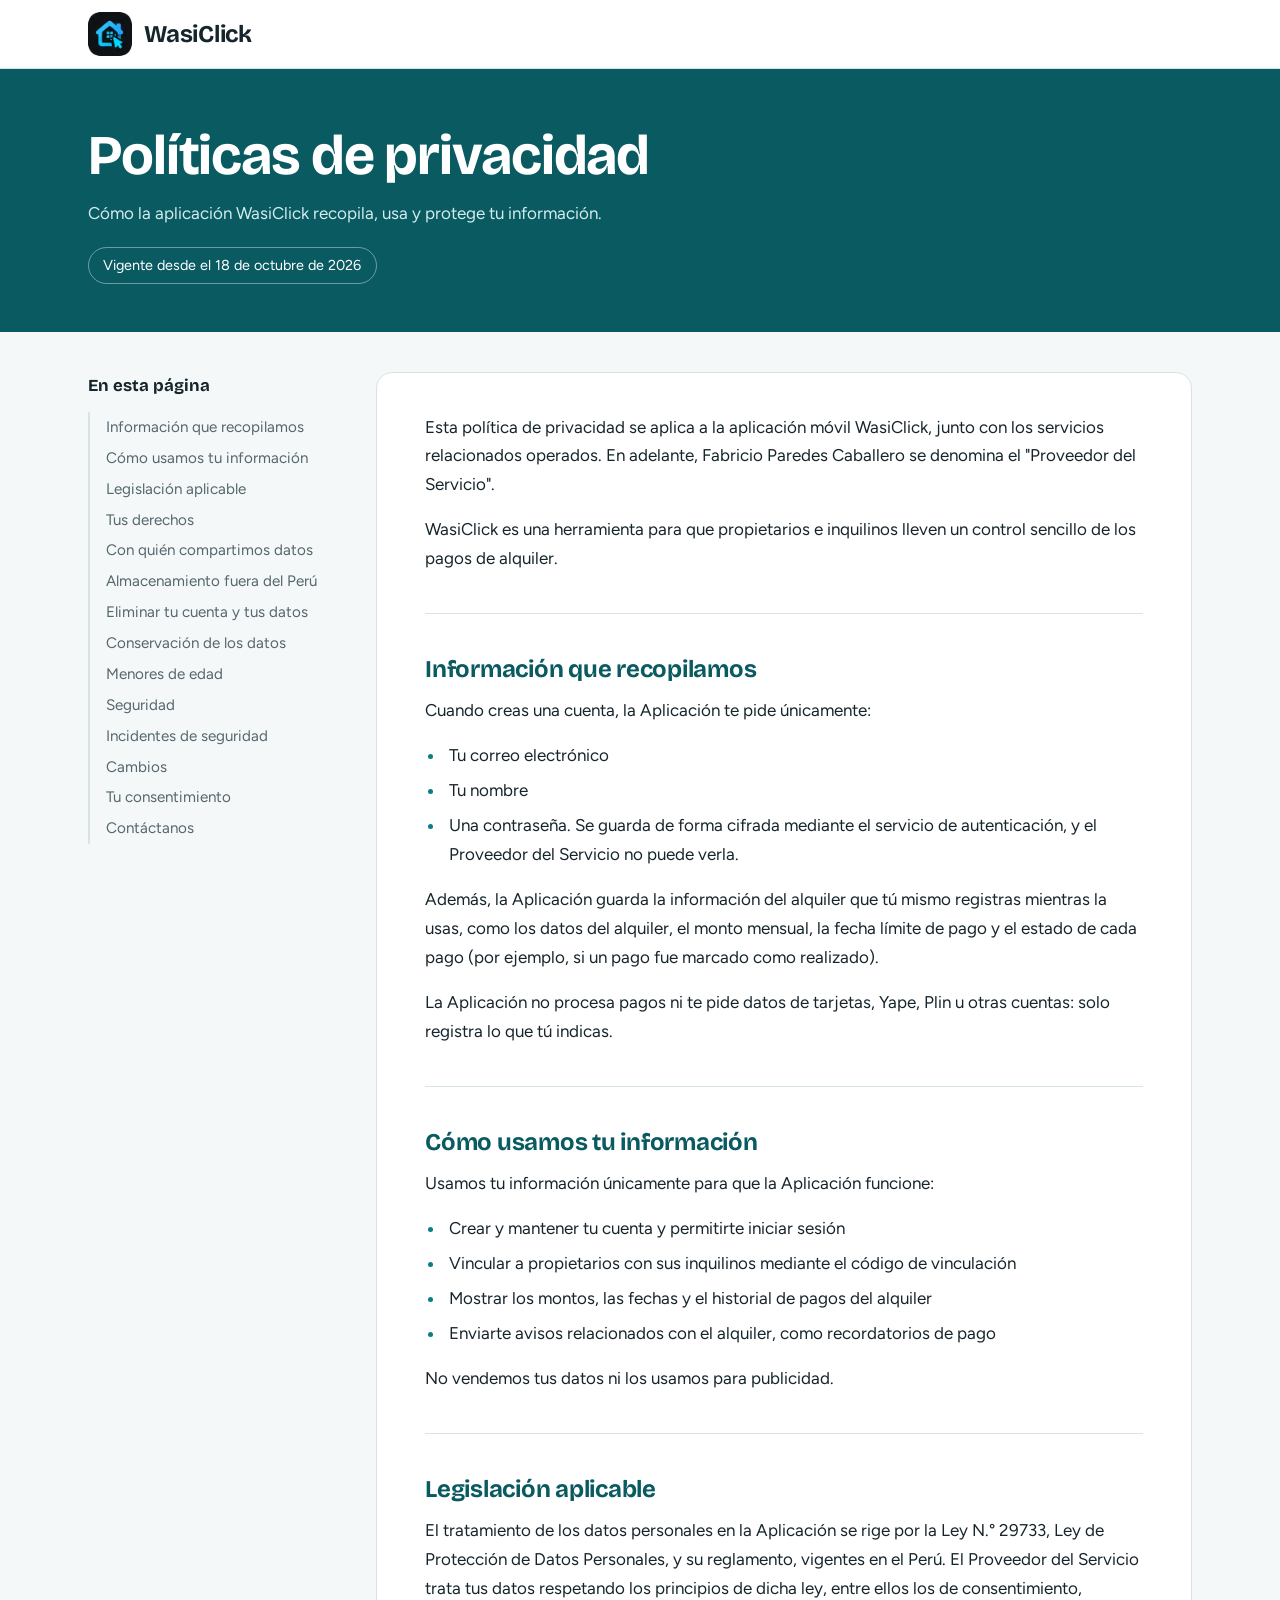
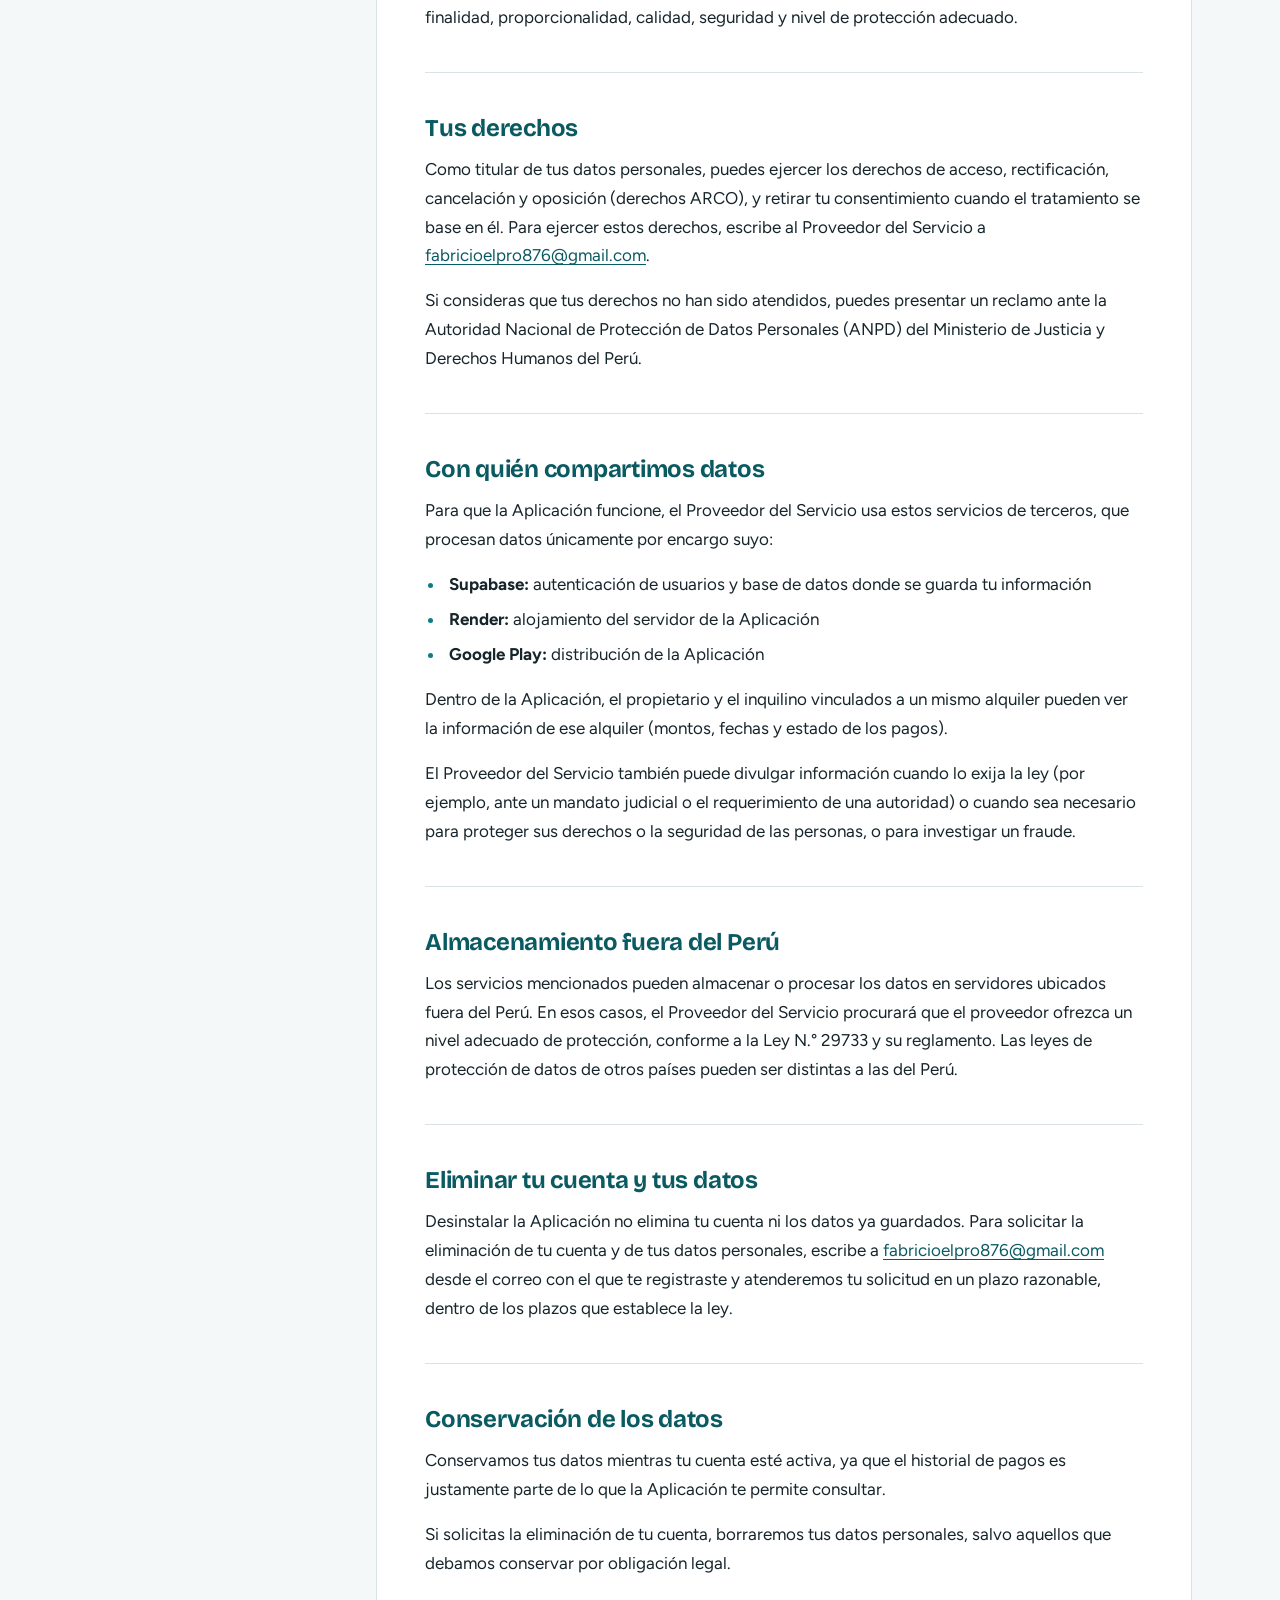
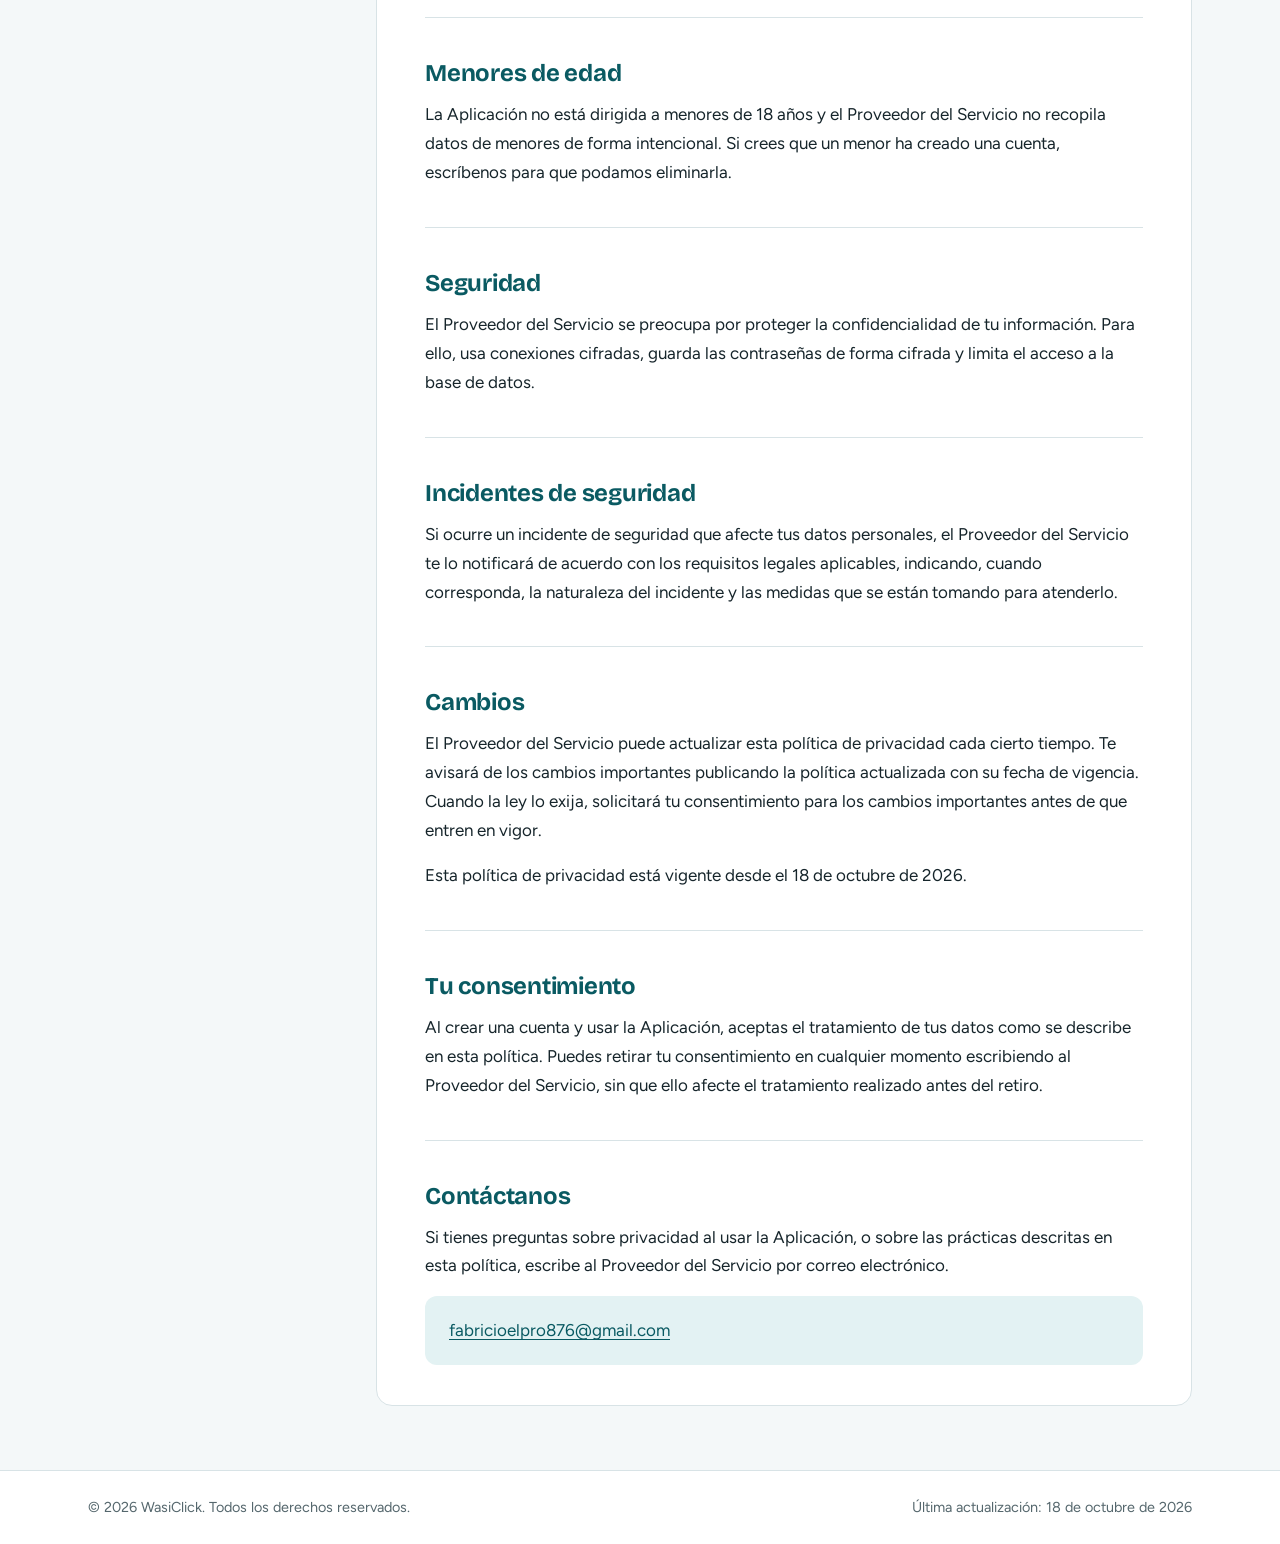
==== commit bcc4dfd8: "update privacy and policy" ====
--- a/Privacy-and-Policy.html
+++ b/Privacy-and-Policy.html
@@ -1,11 +1,12 @@
 <!DOCTYPE html>
-<html lang="en">
+<html lang="es">
 
 <head>
     <meta charset="utf-8">
     <meta name="viewport" content="width=device-width, initial-scale=1">
-    <title>Privacy Policy | WasiClick</title>
-    <meta name="description" content="Privacy Policy for the WasiClick mobile app.">
+    <title>Políticas de privacidad | WasiClick</title>
+    <link rel="icon" href="galeria/icon.png">
+    <meta name="description" content="Políticas de privacidad de la aplicación móvil WasiClick.">
     <link rel="icon" href="galeria/logo.png">
     <link rel="preconnect" href="https://fonts.googleapis.com">
     <link rel="preconnect" href="https://fonts.gstatic.com" crossorigin>
@@ -285,7 +286,7 @@
     <header class="site-header">
         <div class="inner">
             <a class="brand" href="#top" aria-label="WasiClick">
-                <img src="galeria/icon.png" alt="WasiClick logo">
+                <img src="galeria/icon.png" alt="Logo de WasiClick">
                 <span>WasiClick</span>
             </a>
         </div>
@@ -293,201 +294,171 @@
 
     <div class="intro" id="top">
         <div class="inner">
-            <h1>Privacy Policy</h1>
-            <p>How the WasiClick app collects, uses, and protects your information.</p>
-            <span class="date">Effective as of 2026-10-17</span>
+            <h1>Políticas de privacidad</h1>
+            <p>Cómo la aplicación WasiClick recopila, usa y protege tu información.</p>
+            <span class="date">Vigente desde el 18 de octubre de 2026</span>
         </div>
     </div>
 
     <div class="layout">
-        <nav class="toc" aria-label="Table of contents">
-            <h2>On this page</h2>
+        <nav class="toc" aria-label="Tabla de contenido">
+            <h2>En esta página</h2>
             <ul>
-                <li><a href="#information">Information Collection and Use</a></li>
-                <li><a href="#cookies">Cookies and tracking technologies</a></li>
-                <li><a href="#rights">Your Rights</a></li>
-                <li><a href="#california">Your California privacy rights</a></li>
-                <li><a href="#third-party">Third Party Access</a></li>
-                <li><a href="#transfers">International Data Transfers</a></li>
-                <li><a href="#opt-out">Opt-Out Rights</a></li>
-                <li><a href="#retention">Data Retention Policy</a></li>
-                <li><a href="#children">Children</a></li>
-                <li><a href="#security">Security</a></li>
-                <li><a href="#breach">Data Breach Notification</a></li>
-                <li><a href="#changes">Changes</a></li>
-                <li><a href="#consent">Your Consent</a></li>
-                <li><a href="#contact">Contact Us</a></li>
+                <li><a href="#information">Información que recopilamos</a></li>
+                <li><a href="#uso">Cómo usamos tu información</a></li>
+                <li><a href="#legislacion">Legislación aplicable</a></li>
+                <li><a href="#rights">Tus derechos</a></li>
+                <li><a href="#third-party">Con quién compartimos datos</a></li>
+                <li><a href="#transfers">Almacenamiento fuera del Perú</a></li>
+                <li><a href="#opt-out">Eliminar tu cuenta y tus datos</a></li>
+                <li><a href="#retention">Conservación de los datos</a></li>
+                <li><a href="#children">Menores de edad</a></li>
+                <li><a href="#security">Seguridad</a></li>
+                <li><a href="#breach">Incidentes de seguridad</a></li>
+                <li><a href="#changes">Cambios</a></li>
+                <li><a href="#consent">Tu consentimiento</a></li>
+                <li><a href="#contact">Contáctanos</a></li>
             </ul>
         </nav>
 
         <main>
             <section>
-                <p>This privacy policy applies to the WasiClick app for mobile devices, together with
-                    any related services operated by Fabricio Alexander Paredes Caballero (collectively, the
-                    "Application"). Fabricio Alexander Paredes Caballero is hereby referred to as the "Service
-                    Provider".</p>
+                <p>Esta política de privacidad se aplica a la aplicación móvil WasiClick, junto con los servicios
+                    relacionados operados.
+                    En adelante, Fabricio Paredes Caballero se denomina el "Proveedor del Servicio".</p>
+                <p>WasiClick es una herramienta para que propietarios e inquilinos lleven un control sencillo de los
+                    pagos de alquiler.</p>
             </section>
 
             <section id="information">
-                <h2>Information Collection and Use</h2>
-                <p>The Application collects information when you download and use it. This information may
-                    include information such as</p>
+                <h2>Información que recopilamos</h2>
+                <p>Cuando creas una cuenta, la Aplicación te pide únicamente:</p>
                 <ul>
-                    <li>Your device's Internet Protocol address</li>
-                    <li>The pages of the Application that you visit, the time and date of your visit, the time spent
-                        on those pages</li>
-                    <li>The time spent on the Application</li>
-                    <li>your mobile operating system you use</li>
+                    <li>Tu correo electrónico</li>
+                    <li>Tu nombre</li>
+                    <li>Una contraseña. Se guarda de forma cifrada mediante el servicio de autenticación, y el
+                        Proveedor del Servicio no puede verla.</li>
                 </ul>
-                <p>For a better experience while using the Application, the Service Provider may require you to
-                    provide certain personally identifiable information, including but not limited to Email, Full
-                    Name, User ID, Payment Proof Photos, Transaction Details. The information the Service Provider
-                    requests will be retained and used as described in this privacy policy.</p>
-                <p>The Service Provider may use the information you provide to send important information, required
-                    notices, and, where permitted by law, marketing communications.</p>
-            </section>
-
-            <section id="cookies">
-                <h2>Cookies and tracking technologies</h2>
-                <p>The Application or its third-party SDKs may use cookies, SDKs, pixels, and similar technologies to
-                    support functionality, analytics, or service delivery. Where required by applicable law, the
-                    Service Provider will obtain consent before using non-essential tracking technologies.</p>
+                <p>Además, la Aplicación guarda la información del alquiler que tú mismo registras mientras la usas,
+                    como los datos del alquiler, el monto mensual, la fecha límite de pago y el estado de cada pago
+                    (por ejemplo, si un pago fue marcado como realizado).</p>
+                <p>La Aplicación no procesa pagos ni te pide datos de tarjetas, Yape, Plin u otras cuentas: solo
+                    registra lo que tú indicas.</p>
+            </section>
+
+            <section id="uso">
+                <h2>Cómo usamos tu información</h2>
+                <p>Usamos tu información únicamente para que la Aplicación funcione:</p>
+                <ul>
+                    <li>Crear y mantener tu cuenta y permitirte iniciar sesión</li>
+                    <li>Vincular a propietarios con sus inquilinos mediante el código de vinculación</li>
+                    <li>Mostrar los montos, las fechas y el historial de pagos del alquiler</li>
+                    <li>Enviarte avisos relacionados con el alquiler, como recordatorios de pago</li>
+                </ul>
+                <p>No vendemos tus datos ni los usamos para publicidad.</p>
+            </section>
+
+            <section id="legislacion">
+                <h2>Legislación aplicable</h2>
+                <p>El tratamiento de los datos personales en la Aplicación se rige por la Ley N.° 29733, Ley de
+                    Protección de Datos Personales, y su reglamento, vigentes en el Perú. El Proveedor del Servicio
+                    trata tus datos respetando los principios de dicha ley, entre ellos los de consentimiento,
+                    finalidad, proporcionalidad, calidad, seguridad y nivel de protección adecuado.</p>
             </section>
 
             <section id="rights">
-                <h2>Your Rights</h2>
-                <p>You may request access to, correction of, or deletion of your personal data held by the Service
-                    Provider. To exercise these rights, or to withdraw consent where processing is based on consent,
-                    contact the Service Provider at
+                <h2>Tus derechos</h2>
+                <p>Como titular de tus datos personales, puedes ejercer los derechos de acceso, rectificación,
+                    cancelación y oposición (derechos ARCO), y retirar tu consentimiento cuando el tratamiento se
+                    base en él. Para ejercer estos derechos, escribe al Proveedor del Servicio a
                     <a href="mailto:fabricioelpro876@gmail.com">fabricioelpro876@gmail.com</a>.</p>
-            </section>
-
-            <section id="california">
-                <h2>Your California privacy rights (CCPA/CPRA)</h2>
-                <p>If you are a California resident, you have the right to know what personal information is
-                    collected, the right to delete personal information, the right to opt out of the sale or sharing
-                    of personal information, and the right to non-discrimination for exercising these rights. To
-                    exercise your CCPA/CPRA rights, contact the Service Provider at
-                    <a href="mailto:fabricioelpro876@gmail.com">fabricioelpro876@gmail.com</a>.</p>
+                <p>Si consideras que tus derechos no han sido atendidos, puedes presentar un reclamo ante la
+                    Autoridad Nacional de Protección de Datos Personales (ANPD) del Ministerio de Justicia y Derechos
+                    Humanos del Perú.</p>
             </section>
 
             <section id="third-party">
-                <h2>Third Party Access</h2>
-                <p>Only aggregated, anonymized data is periodically transmitted to external services to aid the
-                    Service Provider in improving the Application and their service. The Service Provider may share
-                    your information with third parties in the ways that are described in this privacy statement.</p>
-                <p>The Service Provider may disclose User Provided and Automatically Collected Information:</p>
+                <h2>Con quién compartimos datos</h2>
+                <p>Para que la Aplicación funcione, el Proveedor del Servicio usa estos servicios de terceros, que
+                    procesan datos únicamente por encargo suyo:</p>
                 <ul>
-                    <li>as required by law, such as to comply with a subpoena, or similar legal process;</li>
-                    <li>when they believe in good faith that disclosure is necessary to protect their rights, protect
-                        your safety or the safety of others, investigate fraud, or respond to a government request;
-                    </li>
-                    <li>with their trusted services providers who work on their behalf, do not have an independent use
-                        of the information the Service Provider discloses to them, and have agreed to adhere to the
-                        rules set forth in this privacy statement.</li>
+                    <li><strong>Supabase:</strong> autenticación de usuarios y base de datos donde se guarda tu
+                        información</li>
+                    <li><strong>Render:</strong> alojamiento del servidor de la Aplicación</li>
+                    <li><strong>Google Play:</strong> distribución de la Aplicación</li>
                 </ul>
+                <p>Dentro de la Aplicación, el propietario y el inquilino vinculados a un mismo alquiler pueden ver la
+                    información de ese alquiler (montos, fechas y estado de los pagos).</p>
+                <p>El Proveedor del Servicio también puede divulgar información cuando lo exija la ley (por ejemplo,
+                    ante un mandato judicial o el requerimiento de una autoridad) o cuando sea necesario para proteger
+                    sus derechos o la seguridad de las personas, o para investigar un fraude.</p>
             </section>
 
             <section id="transfers">
-                <h2>International Data Transfers</h2>
-                <p>The Service Provider or its third-party service providers may transfer personal data to countries
-                    outside your country of residence, including outside the European Economic Area (EEA). Where
-                    applicable law requires safeguards for international transfers, the Service Provider will use
-                    appropriate mechanisms.</p>
-                <ul>
-                    <li>Standard Contractual Clauses (SCCs) approved by the European Commission</li>
-                    <li>Adequacy decisions or other legally recognized transfer mechanisms</li>
-                    <li>Your consent, where required and legally permitted</li>
-                </ul>
-                <p>Data protection laws in other countries may differ from those in your jurisdiction. Where required
-                    by law, the Service Provider will apply appropriate safeguards and obtain any consent required for
-                    the transfer.</p>
+                <h2>Almacenamiento fuera del Perú</h2>
+                <p>Los servicios mencionados pueden almacenar o procesar los datos en servidores ubicados fuera del
+                    Perú. En esos casos, el Proveedor del Servicio procurará que el proveedor ofrezca un nivel
+                    adecuado de protección, conforme a la Ley N.° 29733 y su reglamento. Las leyes de protección de
+                    datos de otros países pueden ser distintas a las del Perú.</p>
             </section>
 
             <section id="opt-out">
-                <h2>Opt-Out Rights</h2>
-                <p>You can stop further collection of information from your mobile device by uninstalling the
-                    Application. Uninstalling will stop the Application from collecting data from your device, but it
-                    does not automatically delete information that has already been transmitted to the Service
-                    Provider or to third parties.</p>
-                <p>To request deletion of your personal data, to withdraw consent, or to exercise any of your rights,
-                    contact the Service Provider at
-                    <a href="mailto:fabricioelpro876@gmail.com">fabricioelpro876@gmail.com</a>.</p>
+                <h2>Eliminar tu cuenta y tus datos</h2>
+                <p>Desinstalar la Aplicación no elimina tu cuenta ni los datos ya guardados. Para solicitar la
+                    eliminación de tu cuenta y de tus datos personales, escribe a
+                    <a href="mailto:fabricioelpro876@gmail.com">fabricioelpro876@gmail.com</a> desde el correo con el que te registraste
+                    y atenderemos tu solicitud en un plazo razonable, dentro de los plazos que establece la ley.</p>
             </section>
 
             <section id="retention">
-                <h2>Data Retention Policy</h2>
-                <p>The Service Provider retains personal data based on its necessity for the stated purposes:</p>
-                <ul>
-                    <li>User Provided Data: Retained for the duration of your use of the Application plus 12 months
-                        thereafter, unless longer retention is required by law</li>
-                    <li>Automatically Collected Data: Retained for up to 24 months from collection, unless longer
-                        retention is required for legal compliance</li>
-                    <li>Aggregated and Anonymized Data: Retained indefinitely as it no longer identifies you</li>
-                    <li>Data required for legal compliance: Retained as long as required by applicable law</li>
-                </ul>
-                <p>You may request deletion of your personal data, subject to any legal obligation to retain it. If
-                    you want the Service Provider to delete User Provided Data submitted through the Application,
-                    please contact them at
-                    <a href="mailto:fabricioelpro876@gmail.com">fabricioelpro876@gmail.com</a>. Please note that some
-                    User Provided Data may be required for the Application to function properly.</p>
+                <h2>Conservación de los datos</h2>
+                <p>Conservamos tus datos mientras tu cuenta esté activa, ya que el historial de pagos es justamente
+                    parte de lo que la Aplicación te permite consultar.</p>
+                <p>Si solicitas la eliminación de tu cuenta, borraremos tus datos personales, salvo aquellos que
+                    debamos conservar por obligación legal.</p>
             </section>
 
             <section id="children">
-                <h2>Children</h2>
-                <p>The Application is not intended for children under 16 years of age, or such higher age as required
-                    by applicable law. The Service Provider does not knowingly solicit data from children or market
-                    the Application to them.</p>
-                <p>The Service Provider does not knowingly collect personally identifiable information from children.
-                    The Service Provider encourages all children to never submit any personally identifiable
-                    information through the Application and/or Services. The Service Provider encourages parents and
-                    legal guardians to monitor their children's Internet usage and to help enforce this Policy by
-                    instructing their children never to provide personally identifiable information through the
-                    Application and/or Services without their permission. If you have reason to believe that a child
-                    has provided personally identifiable information to the Service Provider through the Application
-                    and/or Services, please contact the Service Provider so that they will be able to take the
-                    necessary actions. If you are under 16 years of age, your parent or guardian must provide consent
-                    on your behalf where permitted by law.</p>
+                <h2>Menores de edad</h2>
+                <p>La Aplicación no está dirigida a menores de 18 años y el Proveedor del Servicio no recopila datos
+                    de menores de forma intencional. Si crees que un menor ha creado una cuenta, escríbenos para que
+                    podamos eliminarla.</p>
             </section>
 
             <section id="security">
-                <h2>Security</h2>
-                <p>The Service Provider is concerned about safeguarding the confidentiality of your information. The
-                    Service Provider provides physical, electronic, and procedural safeguards to protect information
-                    the Service Provider processes and maintains.</p>
+                <h2>Seguridad</h2>
+                <p>El Proveedor del Servicio se preocupa por proteger la confidencialidad de tu información. Para
+                    ello, usa conexiones cifradas, guarda las contraseñas de forma cifrada y limita el acceso a la
+                    base de datos.</p>
             </section>
 
             <section id="breach">
-                <h2>Data Breach Notification</h2>
-                <p>If a data breach occurs that affects your personal data, the Service Provider will notify you in
-                    accordance with applicable legal requirements, including, where required, providing information
-                    about the nature of the breach and the steps being taken to address it.</p>
+                <h2>Incidentes de seguridad</h2>
+                <p>Si ocurre un incidente de seguridad que afecte tus datos personales, el Proveedor del Servicio te
+                    lo notificará de acuerdo con los requisitos legales aplicables, indicando, cuando corresponda, la
+                    naturaleza del incidente y las medidas que se están tomando para atenderlo.</p>
             </section>
 
             <section id="changes">
-                <h2>Changes</h2>
-                <p>The Service Provider may update this Privacy Policy from time to time. The Service Provider will
-                    notify you of material changes by posting the updated Privacy Policy with an effective date. Where
-                    required by law, the Service Provider will seek your consent to material changes before they take
-                    effect.</p>
-                <p>Previous versions of this Privacy Policy will be maintained and made available upon request by
-                    contacting the Service Provider at
-                    <a href="mailto:fabricioelpro876@gmail.com">fabricioelpro876@gmail.com</a>.</p>
-                <p>This privacy policy is effective as of 2026-10-17.</p>
+                <h2>Cambios</h2>
+                <p>El Proveedor del Servicio puede actualizar esta política de privacidad cada cierto tiempo. Te
+                    avisará de los cambios importantes publicando la política actualizada con su fecha de vigencia.
+                    Cuando la ley lo exija, solicitará tu consentimiento para los cambios importantes antes de que
+                    entren en vigor.</p>
+                <p>Esta política de privacidad está vigente desde el 18 de octubre de 2026.</p>
             </section>
 
             <section id="consent">
-                <h2>Your Consent</h2>
-                <p>Where processing is based on consent, you provide that consent by affirmatively opting in to the
-                    relevant feature or action. You may withdraw consent at any time without affecting processing
-                    carried out before withdrawal. Processing based on other lawful bases is carried out as described
-                    above.</p>
+                <h2>Tu consentimiento</h2>
+                <p>Al crear una cuenta y usar la Aplicación, aceptas el tratamiento de tus datos como se describe en
+                    esta política. Puedes retirar tu consentimiento en cualquier momento escribiendo al Proveedor del
+                    Servicio, sin que ello afecte el tratamiento realizado antes del retiro.</p>
             </section>
 
             <section id="contact">
-                <h2>Contact Us</h2>
-                <p>If you have any questions regarding privacy while using the Application, or have questions about
-                    the practices, please contact the Service Provider via email.</p>
+                <h2>Contáctanos</h2>
+                <p>Si tienes preguntas sobre privacidad al usar la Aplicación, o sobre las prácticas descritas en esta
+                    política, escribe al Proveedor del Servicio por correo electrónico.</p>
                 <div class="contact-box">
                     <p><a href="mailto:fabricioelpro876@gmail.com">fabricioelpro876@gmail.com</a></p>
                 </div>
@@ -497,10 +468,8 @@
 
     <footer class="site-footer">
         <div class="inner">
-            <p>&copy; 2026 WasiClick. All rights reserved.</p>
-            <p>This privacy policy page was generated by
-                <a href="https://app-privacy-policy-generator.nisrulz.com/" target="_blank"
-                    rel="noopener noreferrer">App Privacy Policy Generator</a>.</p>
+            <p>&copy; 2026 WasiClick. Todos los derechos reservados.</p>
+            <p>Última actualización: 18 de octubre de 2026</p>
         </div>
     </footer>
 </body>
